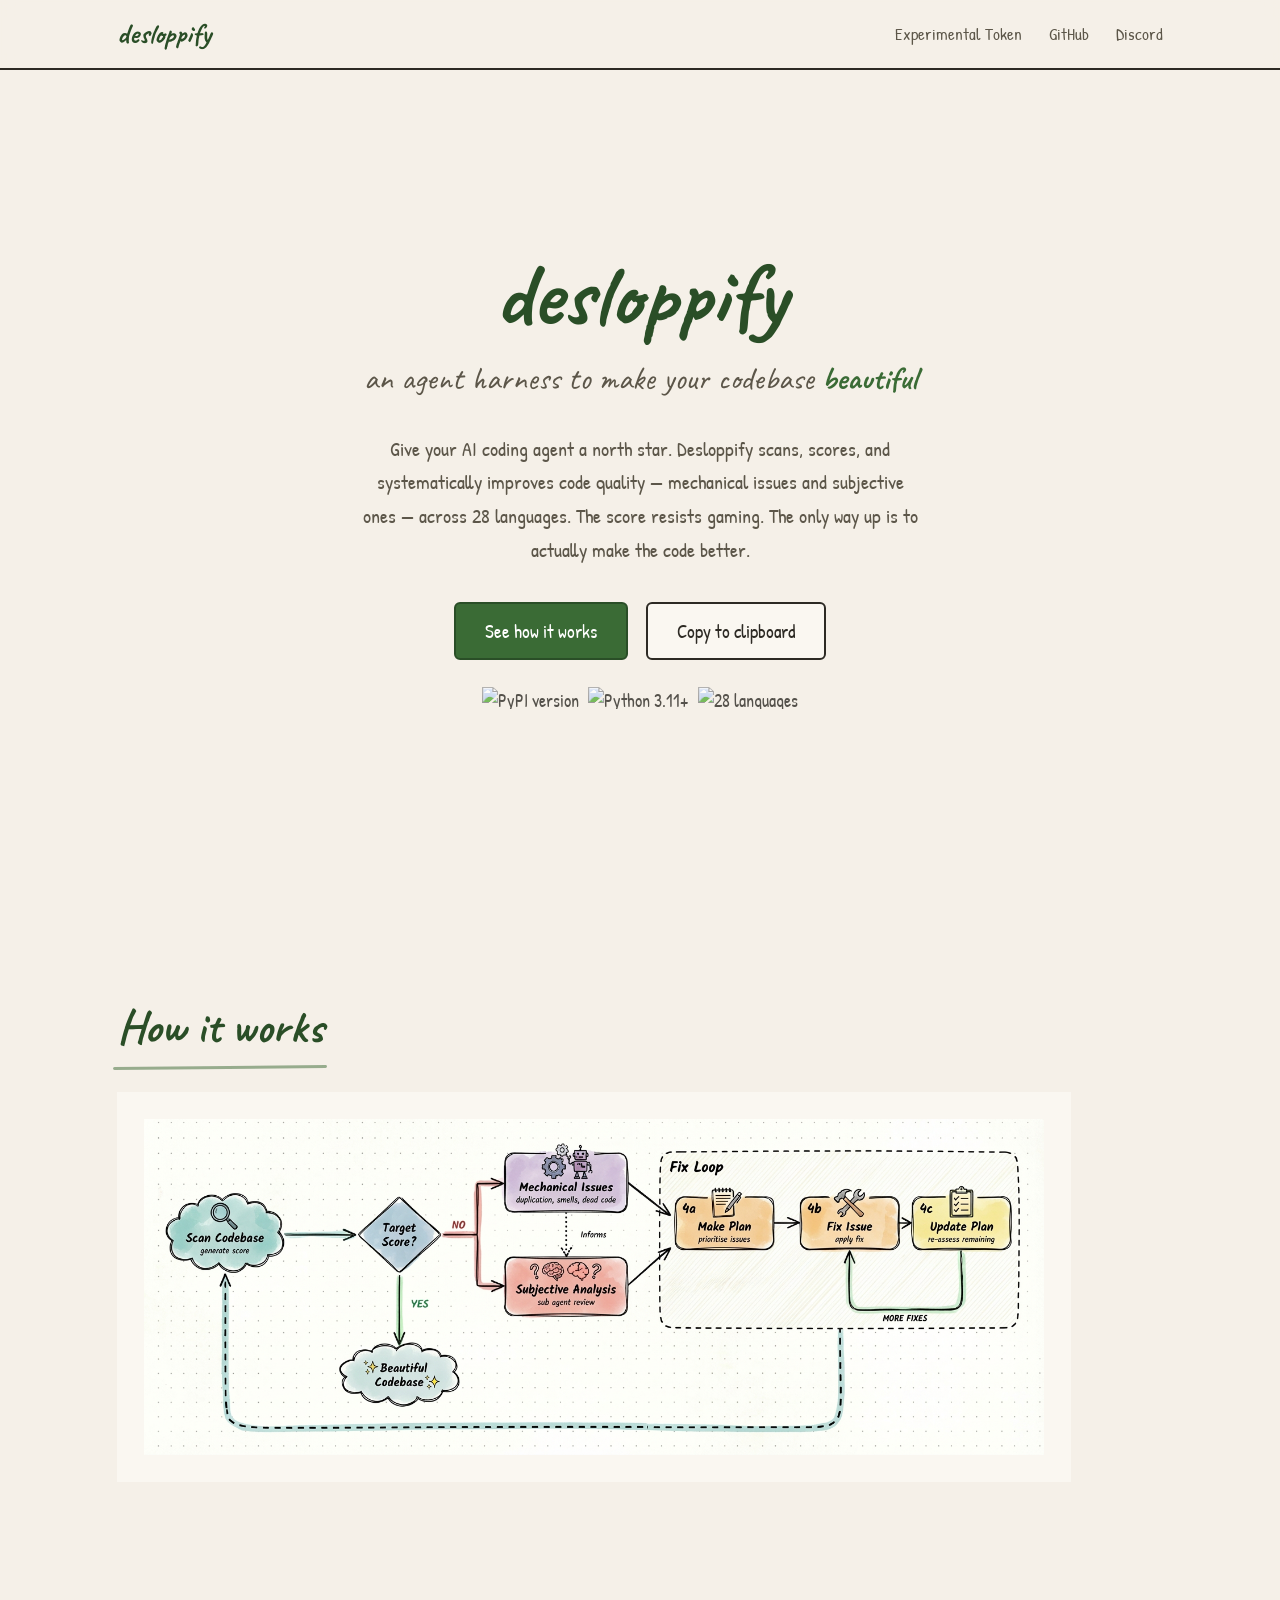
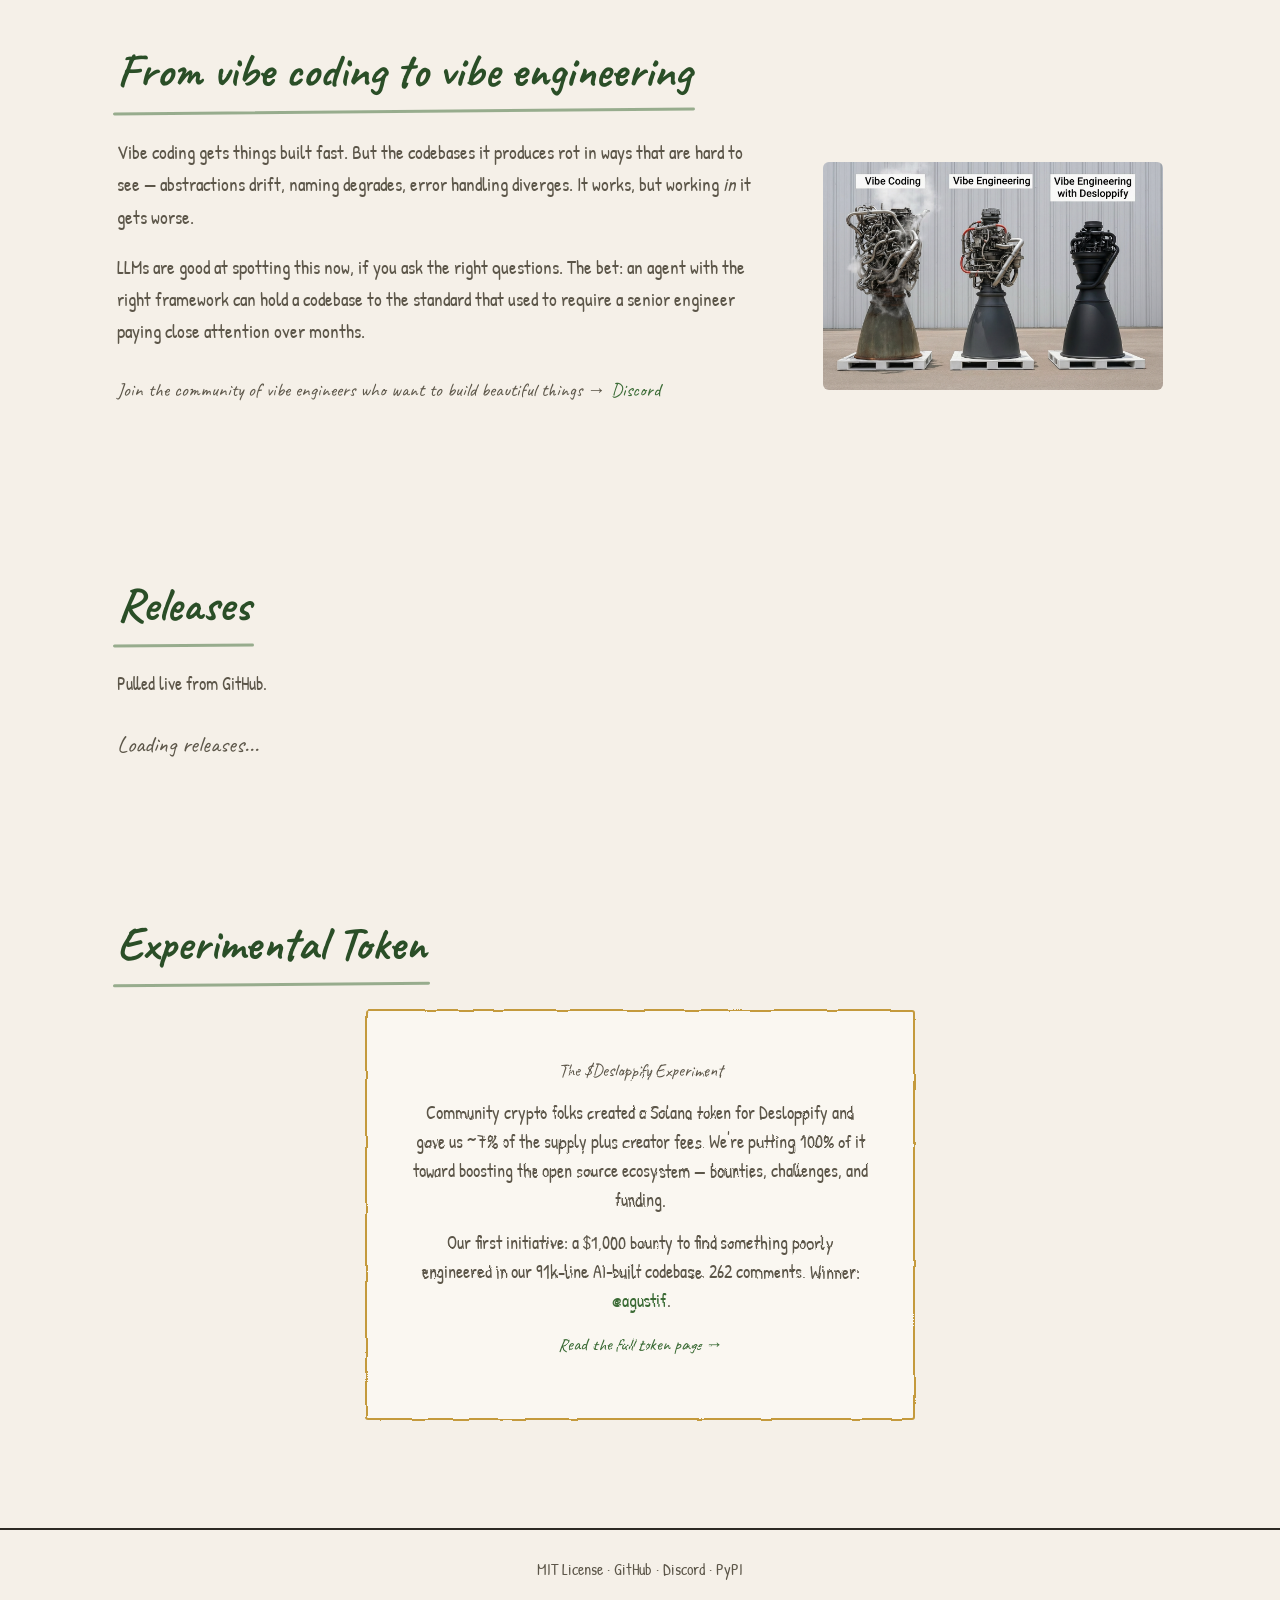
==== index.html @ 93e7472d "Initial desloppify website — Excalidraw-style landing + token page - Landing page: hero, how-it-work" ====
<!DOCTYPE html>
<html lang="en">
<head>
  <meta charset="UTF-8">
  <meta name="viewport" content="width=device-width, initial-scale=1.0">
  <title>Desloppify — make your codebase beautiful</title>
  <link rel="preconnect" href="https://fonts.googleapis.com">
  <link rel="preconnect" href="https://fonts.gstatic.com" crossorigin>
  <link href="https://fonts.googleapis.com/css2?family=Caveat:wght@400;600;700&family=Patrick+Hand&display=swap" rel="stylesheet">
  <script src="https://cdn.jsdelivr.net/npm/roughjs@4.6.6/bundled/rough.min.js"></script>
  <link rel="stylesheet" href="style.css">
</head>
<body>

  <!-- ─── NAV ─── -->
  <nav id="nav">
    <div class="nav-inner">
      <a href="#" class="nav-logo">desloppify</a>
      <div class="nav-links">
        <a href="token.html">Experimental Token</a>
        <a href="https://github.com/peteromallet/desloppify" target="_blank">GitHub</a>
        <a href="https://discord.gg/aZdzbZrHaY" target="_blank">Discord</a>
      </div>
    </div>
  </nav>

  <!-- ─── HERO ─── -->
  <section id="hero">
    <div class="hero-content">
      <h1>desloppify</h1>
      <p class="tagline">an agent harness to make your codebase <span class="chef-kiss">beautiful</span></p>
      <p class="subtitle">
        Give your AI coding agent a north star. Desloppify scans, scores, and
        systematically improves code quality — mechanical issues and subjective ones —
        across 28 languages. The score resists gaming. The only way up is to actually
        make the code better.
      </p>
      <div class="hero-actions">
        <a href="#how-it-works" class="btn btn-primary">See how it works</a>
        <button id="copy-instructions" class="btn btn-secondary" onclick="copyAgentInstructions()">Copy to clipboard</button>
      </div>
      <div class="hero-badges">
        <img src="https://img.shields.io/pypi/v/desloppify" alt="PyPI version">
        <img src="https://img.shields.io/badge/python-3.11%2B-blue" alt="Python 3.11+">
        <img src="https://img.shields.io/badge/languages-28-green" alt="28 languages">
      </div>
    </div>
    <canvas id="hero-canvas" aria-hidden="true"></canvas>
  </section>

  <!-- ─── HOW IT WORKS ─── -->
  <section id="how-it-works">
    <h2>How it works</h2>
    <div class="how-image-wrap" data-rough>
      <img src="explained.png" alt="Desloppify flow: scan, detect, plan, fix loop" class="how-image">
    </div>
  </section>

  <!-- ─── VIBE ENGINEERING ─── -->
  <section id="vibe">
    <h2>From vibe coding to vibe engineering</h2>
    <div class="vibe-layout">
      <div class="vibe-text">
        <p>
          Vibe coding gets things built fast. But the codebases it produces rot in ways
          that are hard to see — abstractions drift, naming degrades, error handling
          diverges. It works, but working <em>in</em> it gets worse.
        </p>
        <p>
          LLMs are good at spotting this now, if you ask the right questions. The bet:
          an agent with the right framework can hold a codebase to the standard that
          used to require a senior engineer paying close attention over months.
        </p>
        <p class="vibe-cta">
          Join the community of vibe engineers who want to build beautiful things →
          <a href="https://discord.gg/aZdzbZrHaY" target="_blank">Discord</a>
        </p>
      </div>
      <div class="vibe-image-wrap">
        <img src="engineering.png" alt="Vibe Coding vs Vibe Engineering vs Vibe Engineering with Desloppify" class="vibe-image">
      </div>
    </div>
  </section>

  <!-- ─── RELEASES ─── -->
  <section id="releases">
    <h2>Releases</h2>
    <p class="releases-sub">Pulled live from GitHub.</p>
    <div id="releases-list" class="releases-list">
      <div class="releases-loading">Loading releases...</div>
    </div>
  </section>

  <!-- ─── TOKEN ─── -->
  <section id="token">
    <h2>Experimental Token</h2>
    <div class="token-card sketchy-border">
      <p class="token-status">The $Desloppify Experiment</p>
      <p>
        Community crypto folks created a Solana token for Desloppify and gave us ~7%
        of the supply plus creator fees. We're putting 100% of it toward boosting
        the open source ecosystem — bounties, challenges, and funding.
      </p>
      <p>
        Our first initiative: a $1,000 bounty to find something poorly engineered in
        our 91k-line AI-built codebase. 262 comments. Winner:
        <a href="https://github.com/agustif" target="_blank">@agustif</a>.
      </p>
      <p class="token-note">
        <a href="token.html">Read the full token page &rarr;</a>
      </p>
    </div>
  </section>

  <!-- ─── FOOTER ─── -->
  <footer>
    <div class="footer-inner">
      <p>MIT License &middot; <a href="https://github.com/peteromallet/desloppify">GitHub</a> &middot; <a href="https://discord.gg/aZdzbZrHaY">Discord</a> &middot; <a href="https://pypi.org/project/desloppify/">PyPI</a></p>
    </div>
  </footer>

  <!-- SVG filter for hand-drawn border effect -->
  <svg style="position:absolute;width:0;height:0" aria-hidden="true">
    <filter id="sketchy-filter">
      <feTurbulence type="turbulence" baseFrequency="0.015" numOctaves="3" result="noise" seed="2"/>
      <feDisplacementMap in="SourceGraphic" in2="noise" scale="1.5" xChannelSelector="R" yChannelSelector="G"/>
    </filter>
  </svg>

  <script src="main.js"></script>
</body>
</html>
---- style.css ----
/* ─── RESET & BASE ─── */
*, *::before, *::after {
  box-sizing: border-box;
  margin: 0;
  padding: 0;
}

:root {
  --cream:    #f5f0e8;
  --cream-dk: #ebe4d6;
  --ink:      #2d2a24;
  --ink-soft: #5c5649;
  --green:    #3a6b35;
  --green-dk: #2a4e27;
  --rose:     #c4736e;
  --rose-lt:  #e8b4b0;
  --blue:     #6b8fa3;
  --blue-lt:  #b4cedb;
  --amber:    #c49a3c;
  --card-bg:  #faf7f1;
  --font-hand: 'Caveat', cursive;
  --font-body: 'Patrick Hand', cursive;
}

html {
  scroll-behavior: smooth;
  font-size: 18px;
}

body {
  font-family: var(--font-body);
  background: var(--cream);
  color: var(--ink);
  line-height: 1.6;
  overflow-x: hidden;
}

a {
  color: var(--green);
  text-decoration: none;
}

a:hover {
  text-decoration: underline;
}

code {
  font-family: 'Courier New', monospace;
  background: var(--cream-dk);
  padding: 0.1em 0.35em;
  border-radius: 3px;
  font-size: 0.9em;
}

/* ─── NAV ─── */
#nav {
  position: fixed;
  top: 0;
  left: 0;
  right: 0;
  z-index: 100;
  background: rgba(245, 240, 232, 0.92);
  backdrop-filter: blur(8px);
  border-bottom: 2px solid var(--ink);
}

.nav-inner {
  max-width: 1100px;
  margin: 0 auto;
  padding: 0.6rem 1.5rem;
  display: flex;
  align-items: center;
  justify-content: space-between;
}

.nav-logo {
  font-family: var(--font-hand);
  font-size: 1.6rem;
  font-weight: 700;
  color: var(--green-dk);
  text-decoration: none;
}

.nav-links {
  display: flex;
  gap: 1.5rem;
  font-size: 0.95rem;
}

.nav-links a {
  color: var(--ink-soft);
  transition: color 0.2s;
}

.nav-links a:hover {
  color: var(--green);
  text-decoration: none;
}

.nav-links a.nav-active {
  color: var(--green-dk);
  font-weight: 600;
}

/* ─── SECTIONS ─── */
section {
  max-width: 1100px;
  margin: 0 auto;
  padding: 5rem 1.5rem 3rem;
}

section h2 {
  font-family: var(--font-hand);
  font-size: 2.6rem;
  color: var(--green-dk);
  margin-bottom: 1.5rem;
  position: relative;
  display: inline-block;
}

/* hand-drawn underline for h2 */
section h2::after {
  content: '';
  position: absolute;
  left: -4px;
  right: -4px;
  bottom: -4px;
  height: 3px;
  background: var(--green);
  border-radius: 2px;
  transform: rotate(-0.5deg);
  opacity: 0.5;
}

/* ─── HERO ─── */
#hero {
  min-height: 100vh;
  display: flex;
  align-items: center;
  justify-content: center;
  text-align: center;
  position: relative;
  padding-top: 6rem;
}

#hero-canvas {
  position: absolute;
  inset: 0;
  width: 100%;
  height: 100%;
  pointer-events: none;
  z-index: 0;
}

.hero-content {
  position: relative;
  z-index: 1;
  max-width: 700px;
}

#hero h1 {
  font-family: var(--font-hand);
  font-size: 5rem;
  font-weight: 700;
  color: var(--green-dk);
  line-height: 1.1;
  margin-bottom: 0.5rem;
}

.tagline {
  font-family: var(--font-hand);
  font-size: 1.8rem;
  color: var(--ink-soft);
  margin-bottom: 1.5rem;
}

.chef-kiss {
  color: var(--green);
  font-weight: 700;
  position: relative;
}

.subtitle {
  font-size: 1.1rem;
  color: var(--ink-soft);
  max-width: 560px;
  margin: 0 auto 2rem;
  line-height: 1.7;
}

.hero-actions {
  display: flex;
  gap: 1rem;
  justify-content: center;
  margin-bottom: 1.5rem;
  flex-wrap: wrap;
}

.btn {
  display: inline-block;
  padding: 0.65rem 1.6rem;
  border-radius: 6px;
  font-family: var(--font-body);
  font-size: 1.05rem;
  transition: all 0.2s;
  border: 2.5px solid var(--ink);
  cursor: pointer;
}

.btn-primary {
  background: var(--green);
  color: #fff;
  border-color: var(--green-dk);
}

.btn-primary:hover {
  background: var(--green-dk);
  text-decoration: none;
}

.btn-secondary {
  background: var(--card-bg);
  color: var(--ink);
}

.btn-secondary:hover {
  background: var(--cream-dk);
  text-decoration: none;
}

.btn-success {
  background: var(--green) !important;
  color: #fff !important;
  border-color: var(--green-dk) !important;
}

.hero-badges {
  display: flex;
  gap: 0.5rem;
  justify-content: center;
  opacity: 0.8;
}

.hero-badges img {
  height: 22px;
}

/* ─── HOW IT WORKS ─── */
.how-image-wrap {
  background: var(--card-bg);
  padding: 1.5rem;
  display: inline-block;
  position: relative;
}

.how-image {
  width: 100%;
  max-width: 900px;
  display: block;
  position: relative;
  z-index: 1;
}

/* ─── VIBE ─── */
.vibe-layout {
  display: flex;
  align-items: center;
  gap: 3rem;
}

.vibe-text {
  flex: 1;
}

.vibe-text p {
  font-size: 1.05rem;
  color: var(--ink-soft);
  margin-bottom: 1rem;
  line-height: 1.7;
}

.vibe-image-wrap {
  flex: 0 0 auto;
  width: 340px;
}

.vibe-image {
  width: 100%;
  border-radius: 6px;
}

.vibe-cta {
  font-family: var(--font-hand);
  font-size: 1.3rem;
  color: var(--green);
  margin-top: 1.5rem;
}

/* ─── RELEASES ─── */
.releases-sub {
  color: var(--ink-soft);
  margin-bottom: 1.5rem;
  font-size: 1rem;
}

.releases-list {
  display: flex;
  flex-direction: column;
  gap: 1.2rem;
}

.releases-loading {
  font-family: var(--font-hand);
  font-size: 1.3rem;
  color: var(--ink-soft);
}

.release-item {
  background: var(--card-bg);
  padding: 1.5rem 1.8rem;
  position: relative;
}

.release-header {
  display: flex;
  align-items: baseline;
  gap: 1rem;
  margin-bottom: 0.5rem;
  flex-wrap: wrap;
}

.release-tag {
  font-family: var(--font-hand);
  font-size: 1.6rem;
  font-weight: 700;
  color: var(--green-dk);
}

.release-date {
  font-size: 0.85rem;
  color: var(--ink-soft);
  opacity: 0.7;
}

.release-body {
  font-size: 0.92rem;
  color: var(--ink-soft);
  line-height: 1.7;
}

.release-body ul {
  padding-left: 1.2rem;
  margin: 0.3rem 0;
}

.release-body li {
  margin-bottom: 0.2rem;
}

.release-body p {
  margin-bottom: 0.5rem;
}

.release-body h1,
.release-body h2,
.release-body h3 {
  font-family: var(--font-hand);
  color: var(--ink);
  font-size: 1.1rem;
  margin: 0.8rem 0 0.3rem;
}

.release-toggle {
  background: none;
  border: none;
  color: var(--green);
  font-family: var(--font-hand);
  font-size: 1.1rem;
  cursor: pointer;
  padding: 0.3rem 0;
  margin-top: 0.3rem;
}

.release-toggle:hover {
  text-decoration: underline;
}

.releases-error {
  color: var(--rose);
  font-family: var(--font-hand);
  font-size: 1.2rem;
}

/* ─── TOKEN ─── */
.token-card {
  max-width: 550px;
  margin: 0 auto;
  background: var(--card-bg);
  padding: 2.5rem;
  text-align: center;
  position: relative;
}

.token-status {
  font-family: var(--font-hand);
  font-size: 2rem;
  color: var(--amber);
  margin-bottom: 0.8rem;
}

.token-card p {
  font-size: 1rem;
  color: var(--ink-soft);
  margin-bottom: 0.8rem;
}

.token-note {
  font-family: var(--font-hand);
  font-size: 1.15rem;
}

/* ─── FOOTER ─── */
footer {
  border-top: 2px solid var(--ink);
  margin-top: 3rem;
  padding: 1.5rem;
  text-align: center;
}

.footer-inner {
  max-width: 1100px;
  margin: 0 auto;
  font-size: 0.9rem;
  color: var(--ink-soft);
}

.footer-inner a {
  color: var(--ink-soft);
}

.footer-inner a:hover {
  color: var(--green);
}

/* ─── ROUGH OVERLAY (canvas-based, only for image wraps) ─── */
[data-rough] {
  position: relative;
  isolation: isolate;
}

/* ─── CSS-only sketchy border (for text-heavy cards) ─── */
.sketchy-border {
  border: 2.5px solid var(--ink);
  border-radius: 3px;
  filter: url(#sketchy-filter);
}

.token-card.sketchy-border {
  border-color: var(--amber);
}

/* ─── RESPONSIVE ─── */
@media (max-width: 768px) {
  html { font-size: 16px; }

  #hero h1 { font-size: 3.2rem; }
  .tagline { font-size: 1.4rem; }

  .nav-links { gap: 0.8rem; font-size: 0.85rem; }

  .vibe-layout { flex-direction: column; }
  .vibe-image-wrap { width: 100%; max-width: 400px; }

  section { padding: 3.5rem 1rem 2rem; }
  section h2 { font-size: 2rem; }
}

@media (max-width: 480px) {
  .nav-links { display: none; }
  #hero h1 { font-size: 2.5rem; }
}
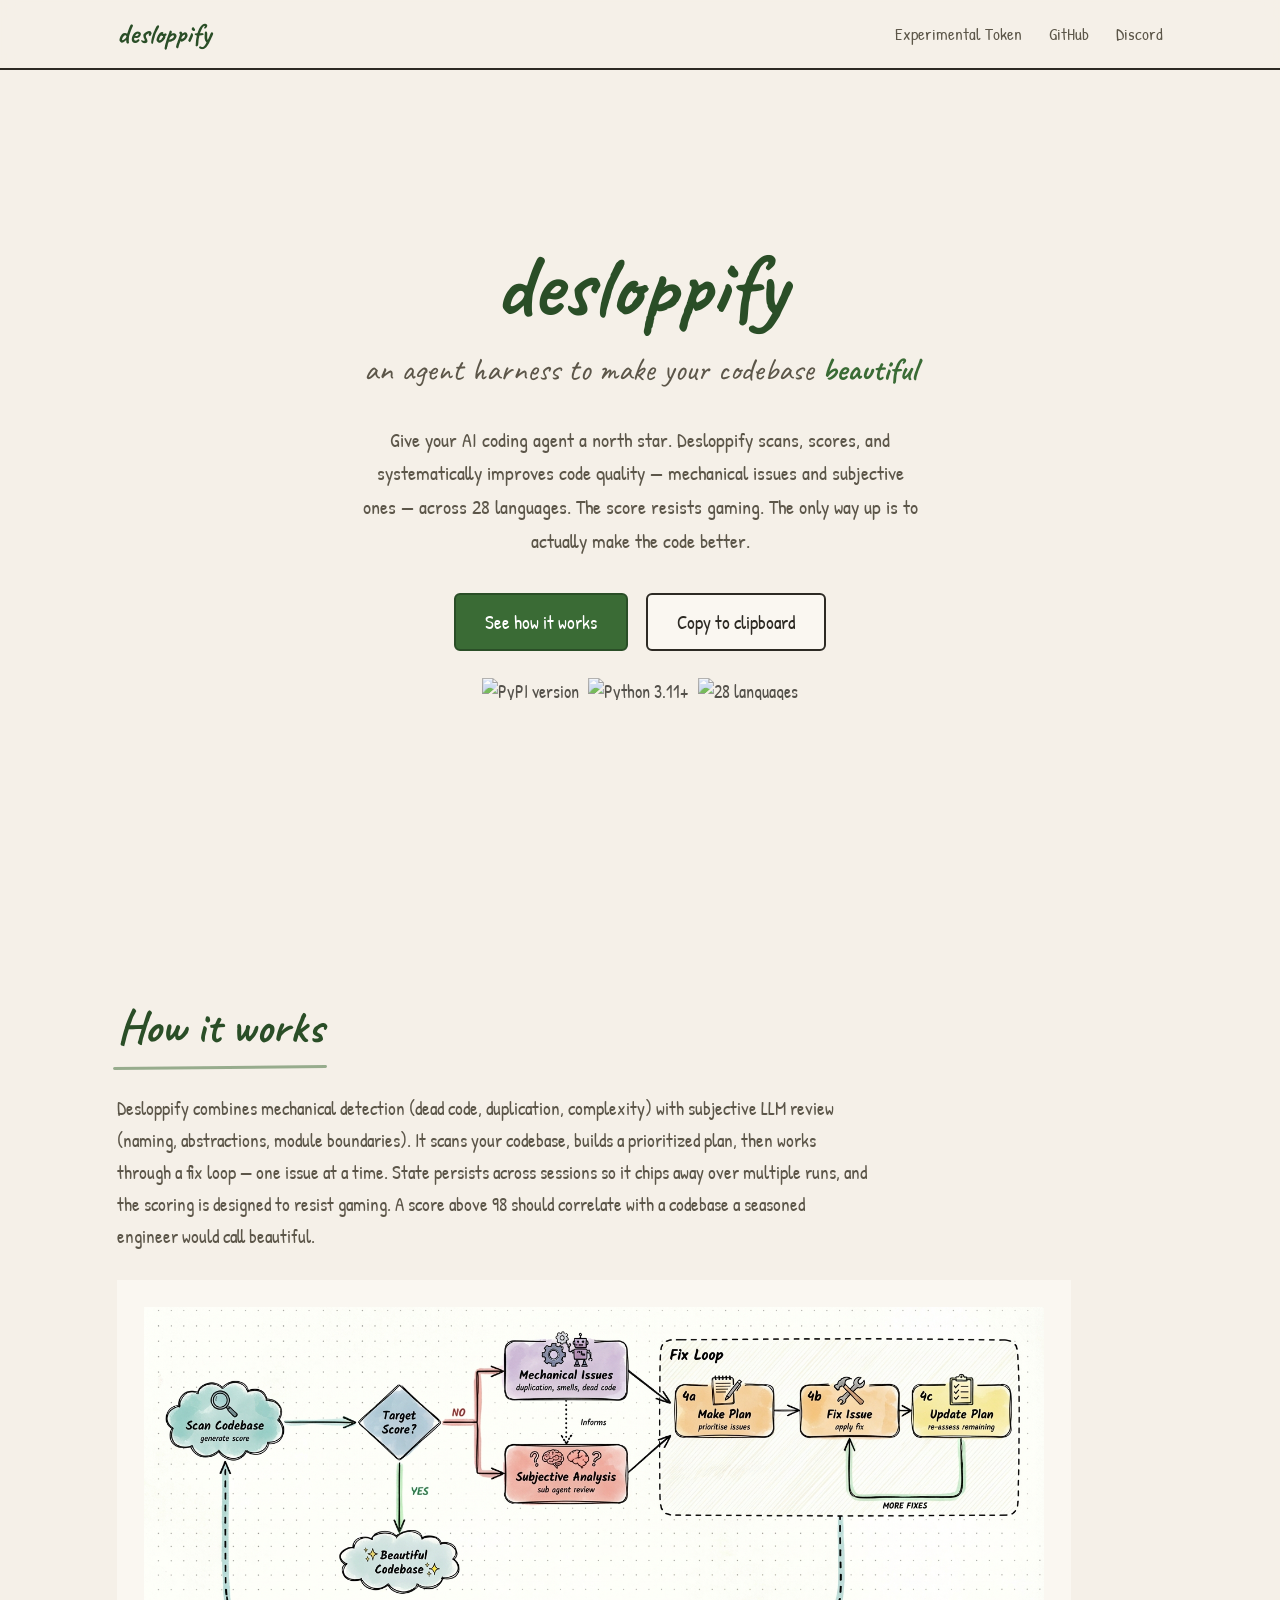
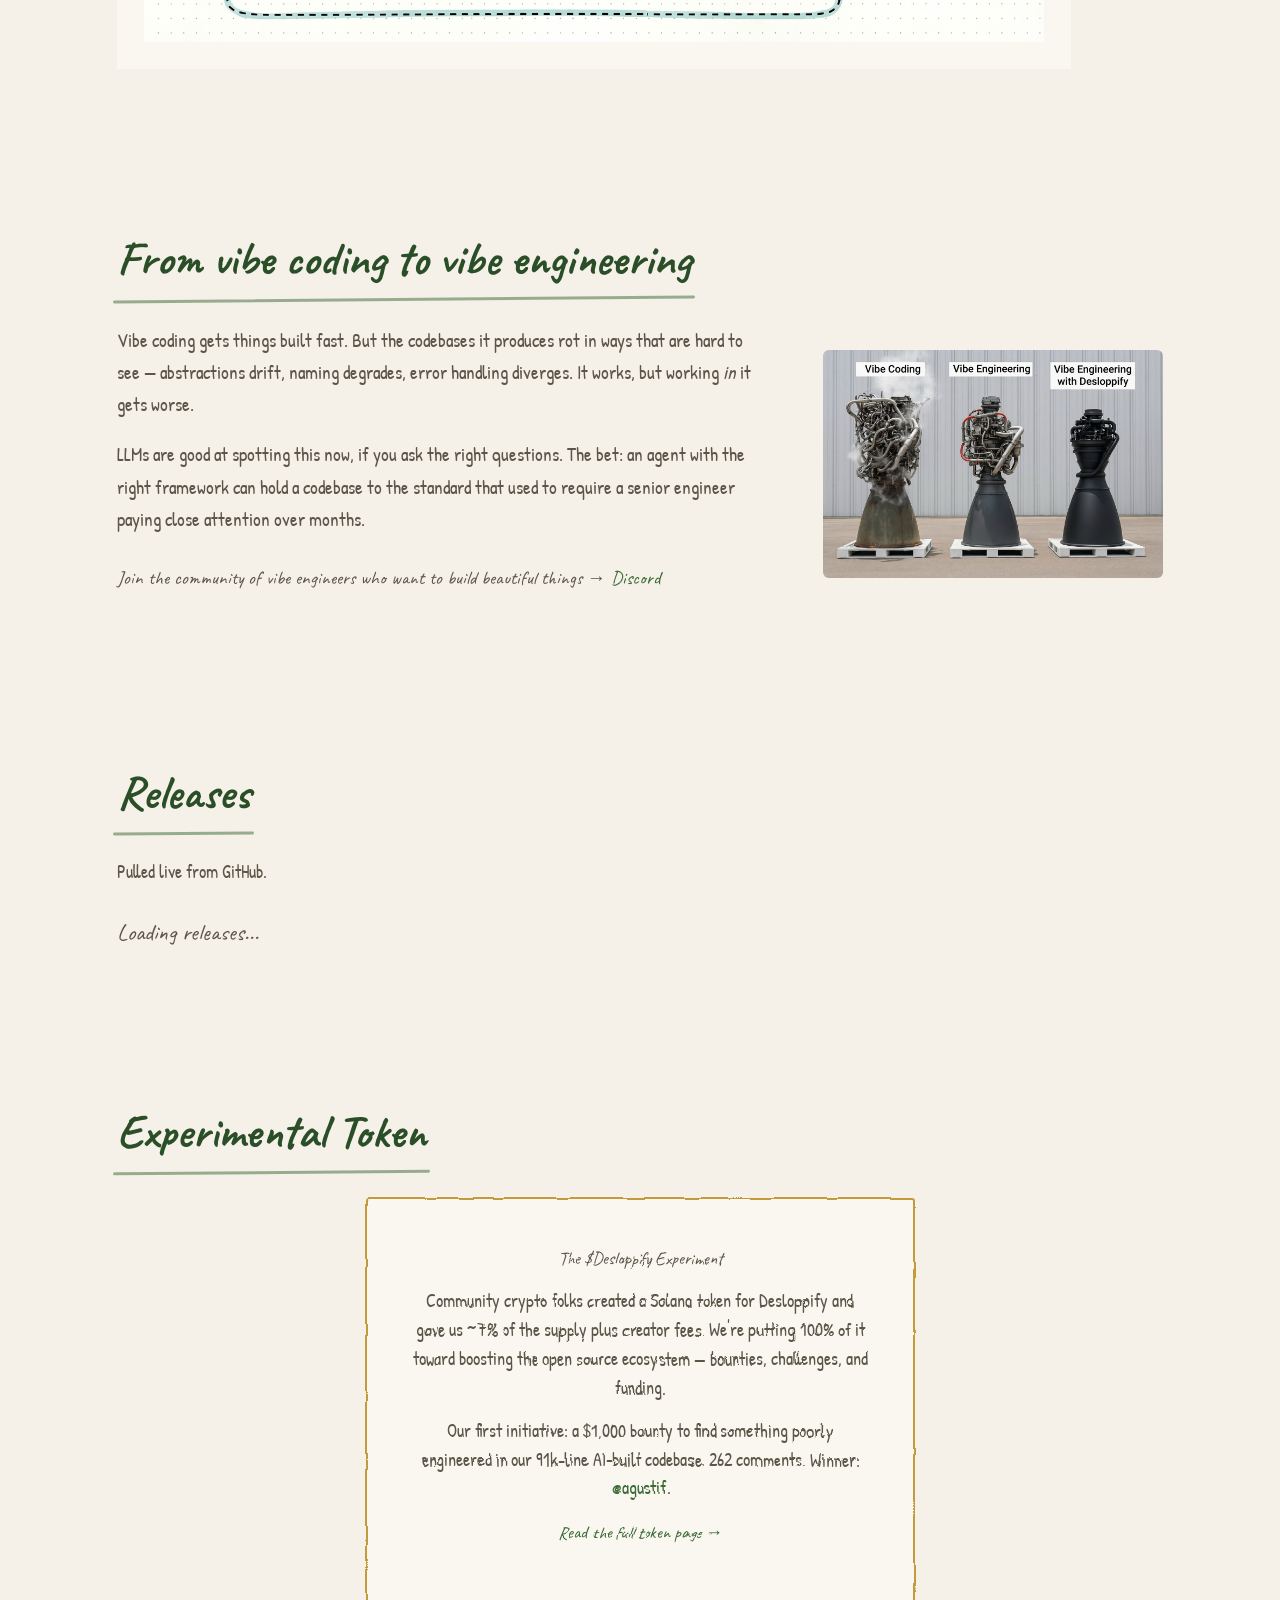
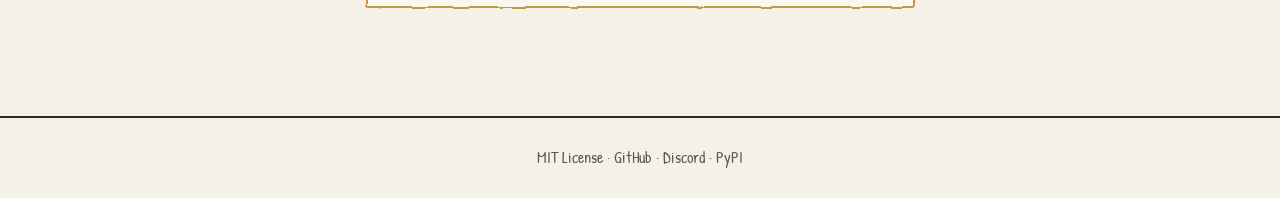
==== commit 4136b4ac: "Fix mobile hero centering + add how-it-works description text Co-Authored-By: Claude Opus 4.6 <norep" ====
--- a/index.html
+++ b/index.html
@@ -51,6 +51,14 @@
   <!-- ─── HOW IT WORKS ─── -->
   <section id="how-it-works">
     <h2>How it works</h2>
+    <p class="how-desc">
+      Desloppify combines mechanical detection (dead code, duplication, complexity) with
+      subjective LLM review (naming, abstractions, module boundaries). It scans your codebase,
+      builds a prioritized plan, then works through a fix loop — one issue at a time. State
+      persists across sessions so it chips away over multiple runs, and the scoring is designed
+      to resist gaming. A score above 98 should correlate with a codebase a seasoned engineer
+      would call beautiful.
+    </p>
     <div class="how-image-wrap" data-rough>
       <img src="explained.png" alt="Desloppify flow: scan, detect, plan, fix loop" class="how-image">
     </div>
--- a/style.css
+++ b/style.css
@@ -135,12 +135,14 @@
 /* ─── HERO ─── */
 #hero {
   min-height: 100vh;
+  min-height: 100dvh;
   display: flex;
   align-items: center;
   justify-content: center;
   text-align: center;
   position: relative;
-  padding-top: 6rem;
+  padding-top: 4rem;
+  padding-bottom: 2rem;
 }
 
 #hero-canvas {
@@ -246,6 +248,14 @@
 }
 
 /* ─── HOW IT WORKS ─── */
+.how-desc {
+  font-size: 1.05rem;
+  color: var(--ink-soft);
+  line-height: 1.7;
+  max-width: 750px;
+  margin-bottom: 1.5rem;
+}
+
 .how-image-wrap {
   background: var(--card-bg);
   padding: 1.5rem;
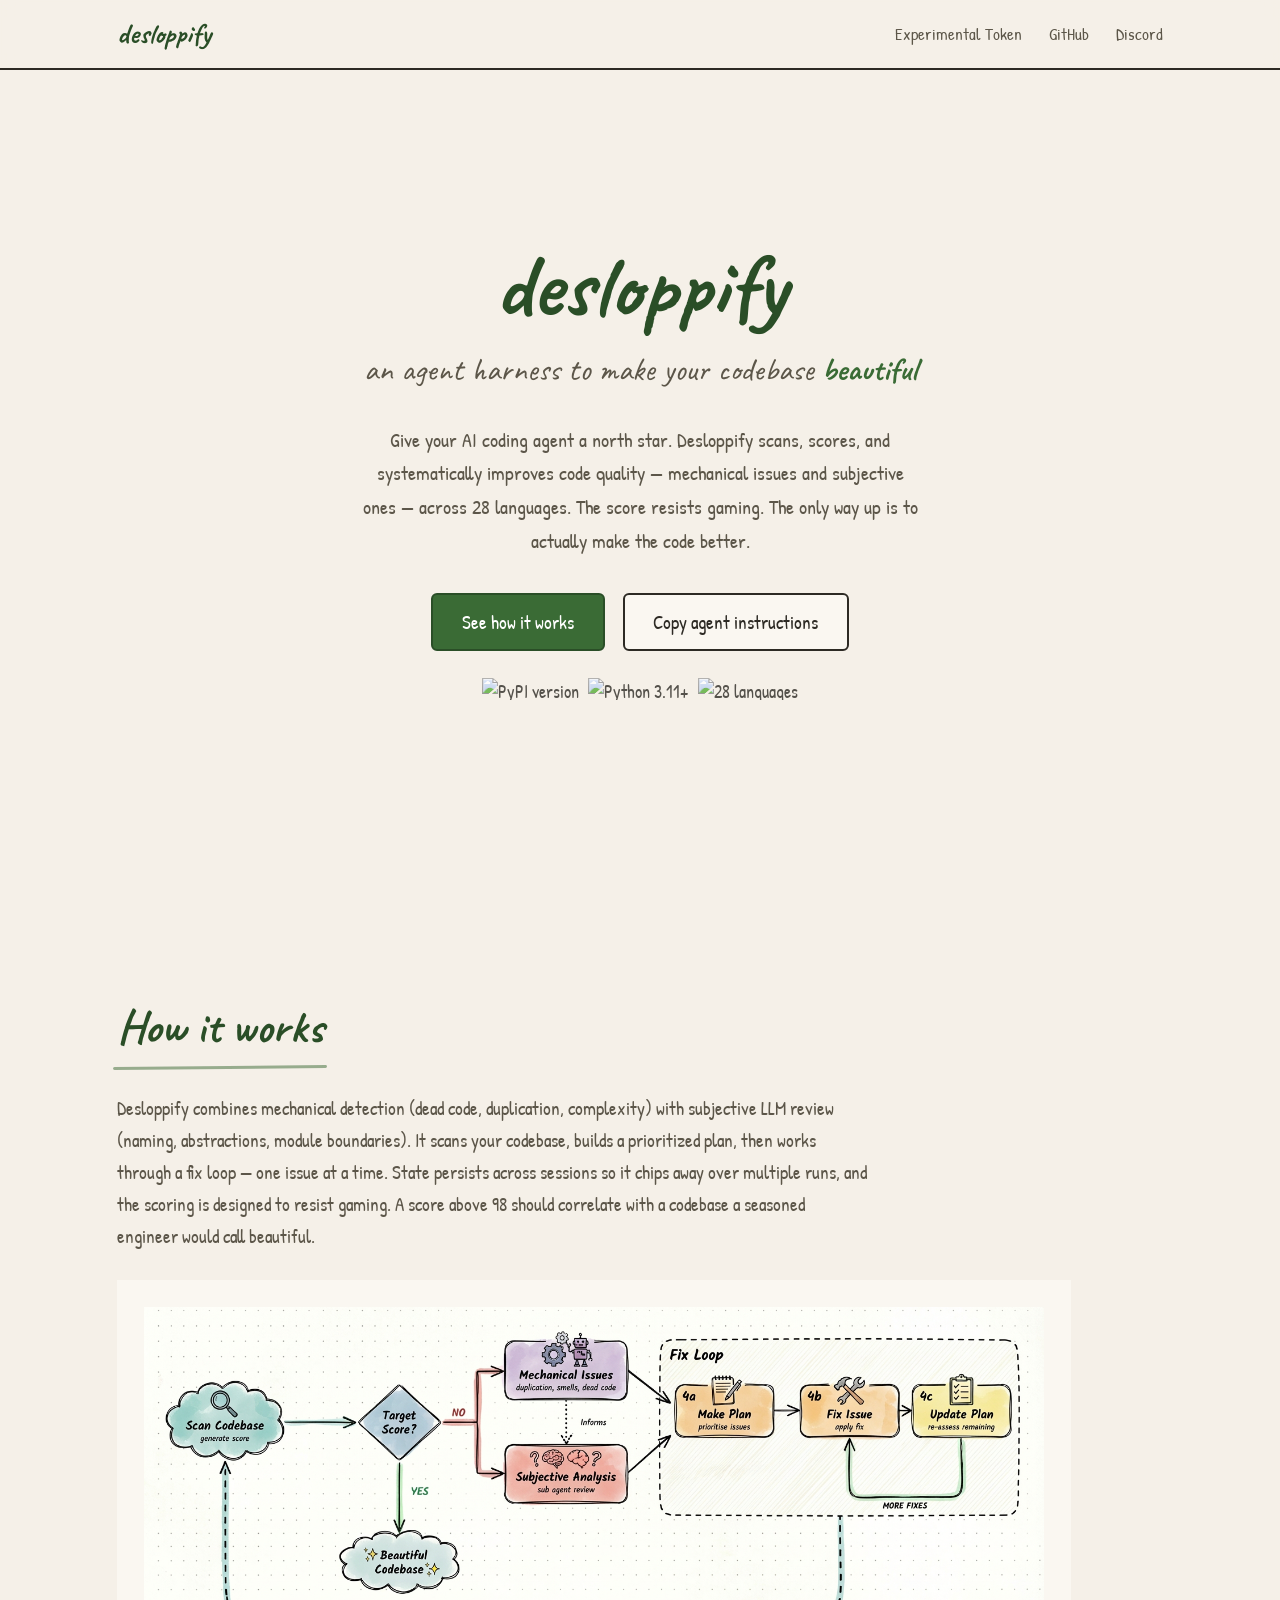
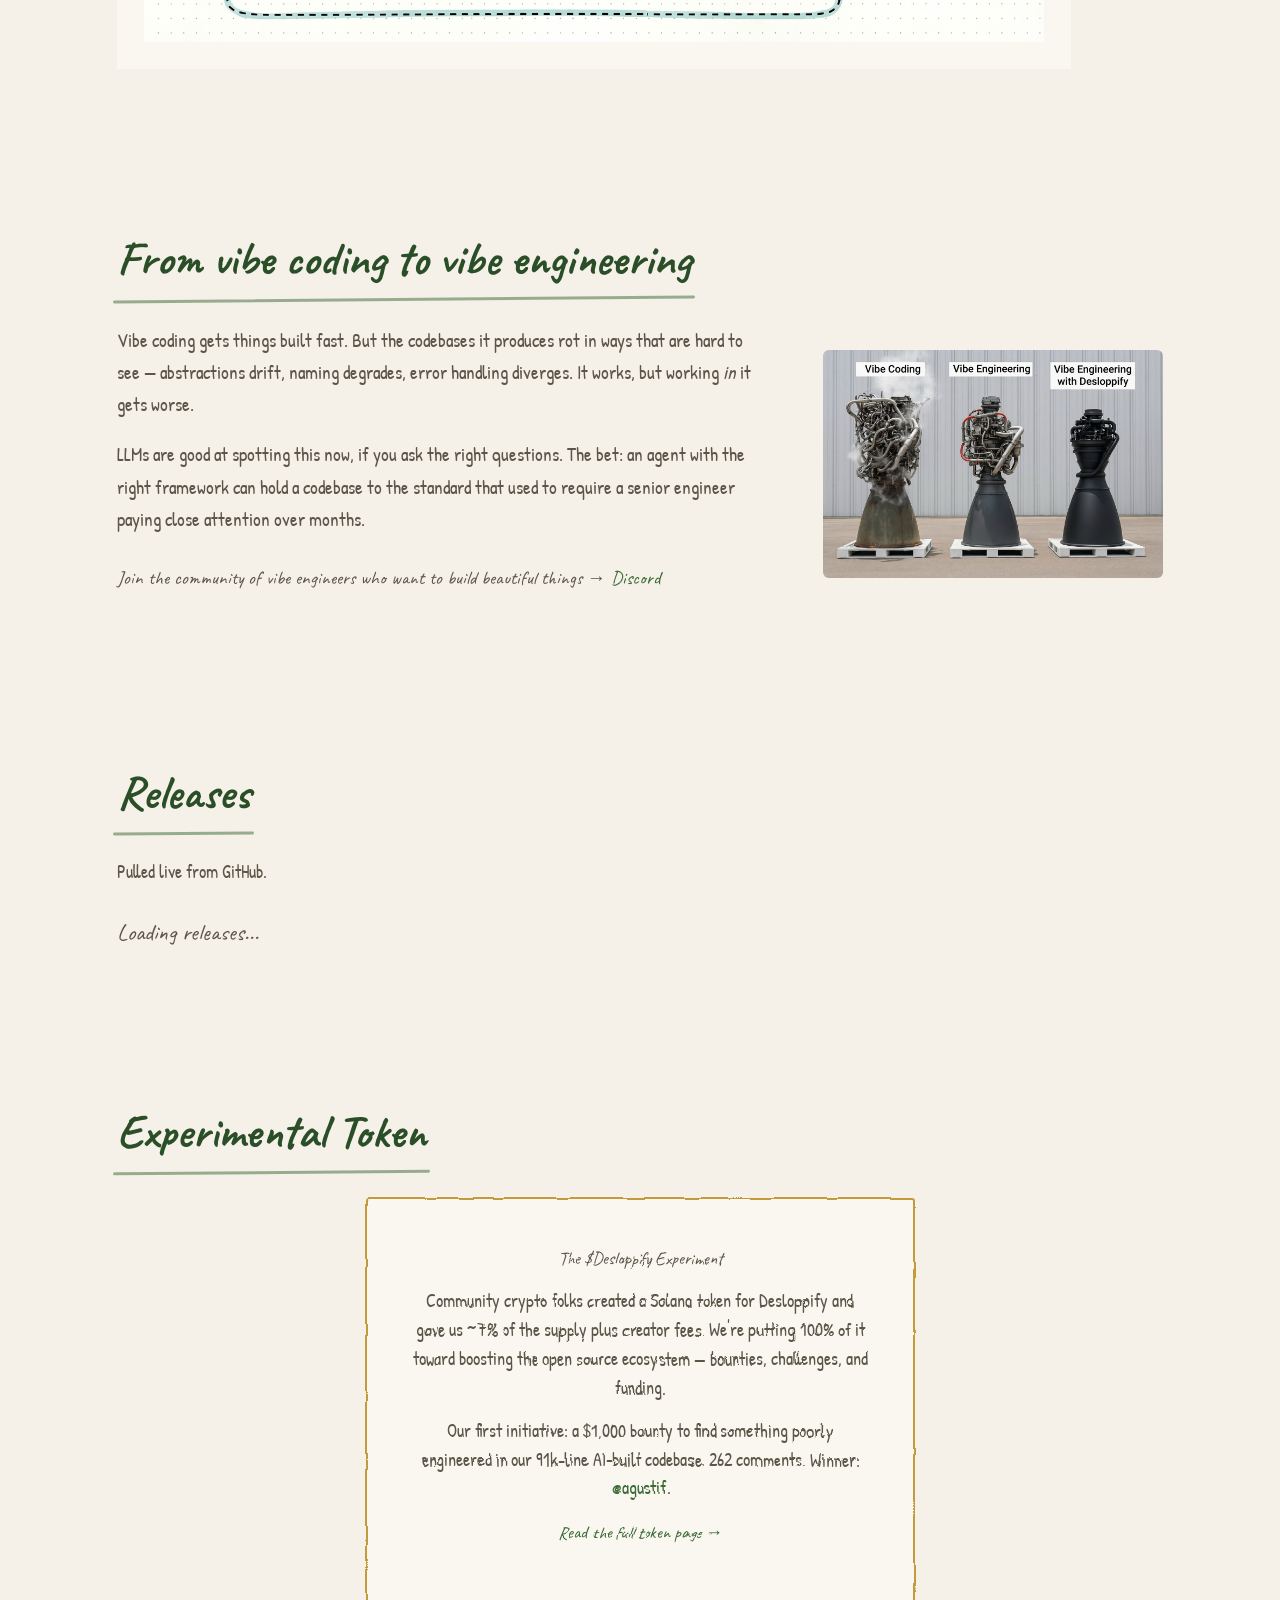
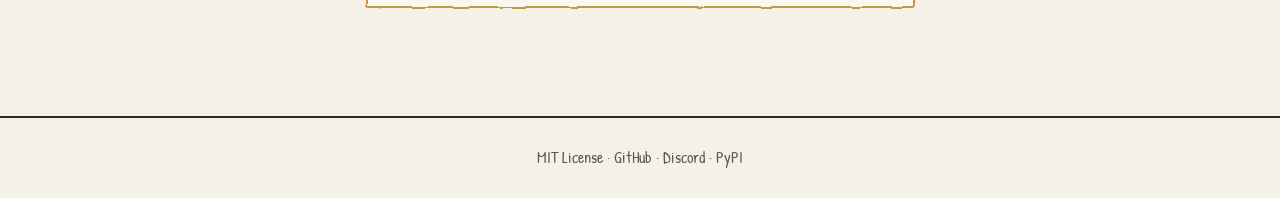
==== commit 506cd912: "Rename button to Copy agent instructions Co-Authored-By: Claude Opus 4.6 <noreply@anthropic.com>" ====
--- a/index.html
+++ b/index.html
@@ -37,7 +37,7 @@
       </p>
       <div class="hero-actions">
         <a href="#how-it-works" class="btn btn-primary">See how it works</a>
-        <button id="copy-instructions" class="btn btn-secondary" onclick="copyAgentInstructions()">Copy to clipboard</button>
+        <button id="copy-instructions" class="btn btn-secondary" onclick="copyAgentInstructions()">Copy agent instructions</button>
       </div>
       <div class="hero-badges">
         <img src="https://img.shields.io/pypi/v/desloppify" alt="PyPI version">
